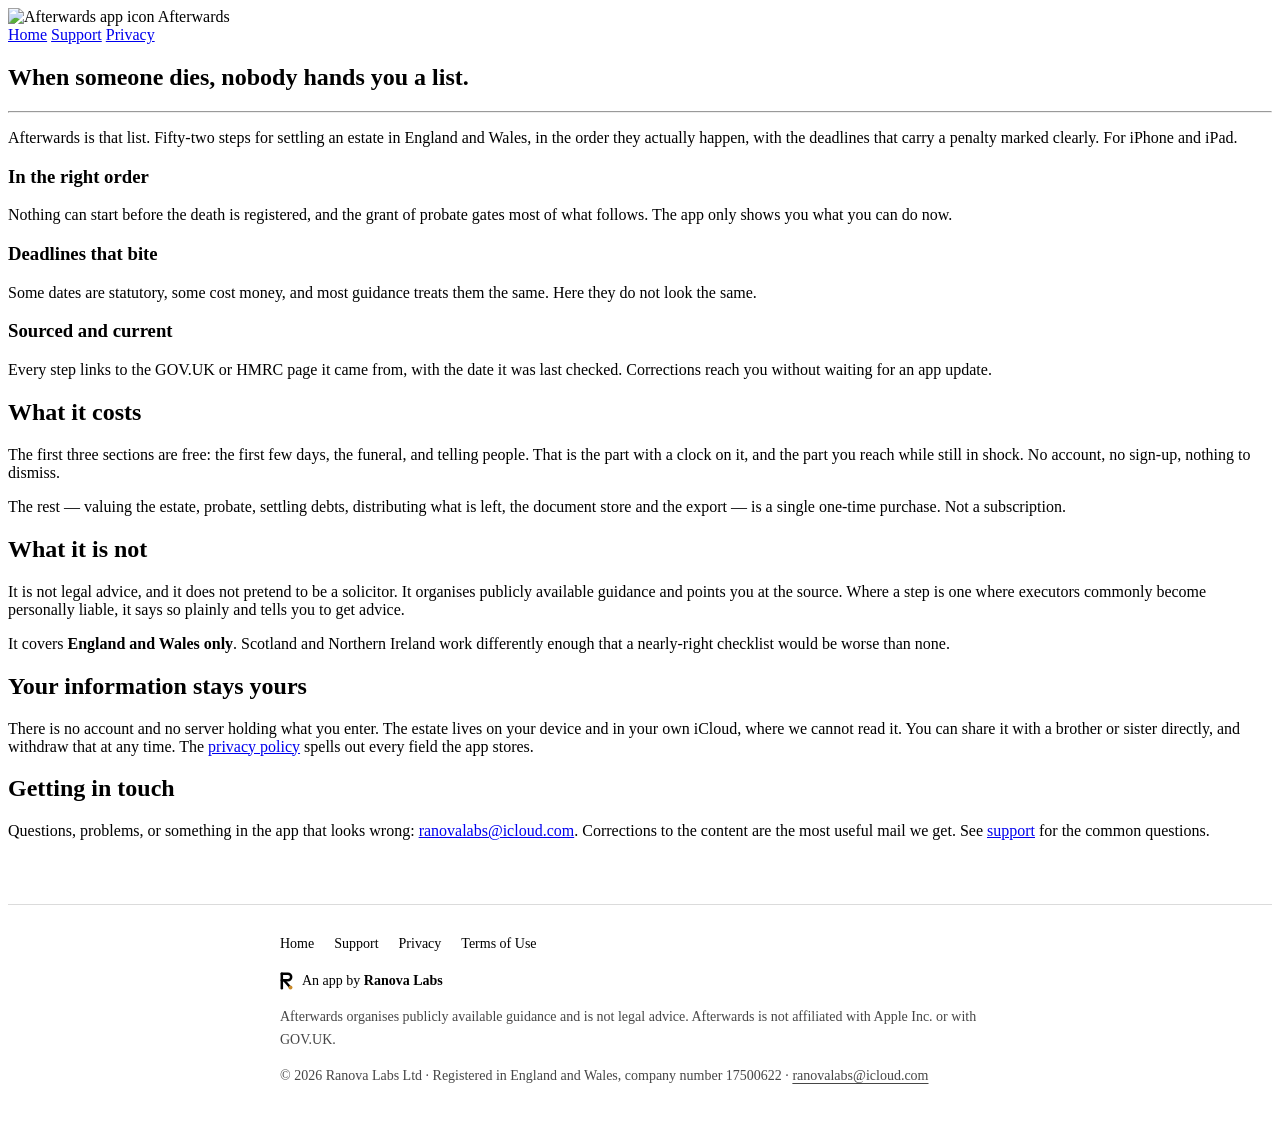
==== index.html @ 222cb42b "Add the shared Ranova Labs footer and contact address Every page gets the same footer: Home/Support/" ====
<!doctype html>
<html lang="en">
<head>
<meta charset="utf-8">
<meta name="viewport" content="width=device-width, initial-scale=1">
<title>Afterwards — what to do when someone dies</title>
<meta name="description" content="A calm, ordered checklist for administering an estate in England and Wales. Every step sourced, with the deadlines that actually matter.">
<link rel="icon" href="assets/icon.png">
<link rel="preconnect" href="https://fonts.googleapis.com">
<link rel="preconnect" href="https://fonts.gstatic.com" crossorigin>
<link rel="stylesheet" href="https://fonts.googleapis.com/css2?family=Source+Serif+4:opsz,wght@8..60,400;8..60,600&display=swap">
<link rel="stylesheet" href="style.css">
<link rel="stylesheet" href="assets/ranova-frame.css">
</head>
<body>
<header class="site"><div class="wrap">
  <img src="assets/icon.png" alt="Afterwards app icon">
  <span class="name">Afterwards</span>
  <nav>
    <a href="index.html" aria-current="page">Home</a>
    <a href="support/">Support</a>
    <a href="privacy/">Privacy</a>
  </nav>
</div></header>

<main class="wrap">
  <section class="hero">
    <h1>When someone dies, nobody hands you a list.</h1>
    <hr class="rule">
    <p class="lede">Afterwards is that list. Fifty-two steps for settling an estate in England and Wales, in the order they actually happen, with the deadlines that carry a penalty marked clearly. For iPhone and iPad.</p>
  </section>

  <div class="grid">
    <div class="card">
      <h3>In the right order</h3>
      <p>Nothing can start before the death is registered, and the grant of probate gates most of what follows. The app only shows you what you can do now.</p>
    </div>
    <div class="card">
      <h3>Deadlines that bite</h3>
      <p>Some dates are statutory, some cost money, and most guidance treats them the same. Here they do not look the same.</p>
    </div>
    <div class="card">
      <h3>Sourced and current</h3>
      <p>Every step links to the GOV.UK or HMRC page it came from, with the date it was last checked. Corrections reach you without waiting for an app update.</p>
    </div>
  </div>

  <h2>What it costs</h2>
  <p>The first three sections are free: the first few days, the funeral, and telling people. That is the part with a clock on it, and the part you reach while still in shock. No account, no sign-up, nothing to dismiss.</p>
  <p>The rest — valuing the estate, probate, settling debts, distributing what is left, the document store and the export — is a single one-time purchase. Not a subscription.</p>

  <h2>What it is not</h2>
  <p>It is not legal advice, and it does not pretend to be a solicitor. It organises publicly available guidance and points you at the source. Where a step is one where executors commonly become personally liable, it says so plainly and tells you to get advice.</p>
  <p>It covers <strong>England and Wales only</strong>. Scotland and Northern Ireland work differently enough that a nearly-right checklist would be worse than none.</p>

  <h2>Your information stays yours</h2>
  <p>There is no account and no server holding what you enter. The estate lives on your device and in your own iCloud, where we cannot read it. You can share it with a brother or sister directly, and withdraw that at any time. The <a href="privacy/">privacy policy</a> spells out every field the app stores.</p>

  <h2>Getting in touch</h2>
  <p>Questions, problems, or something in the app that looks wrong: <a href="mailto:ranovalabs@icloud.com">ranovalabs@icloud.com</a>. Corrections to the content are the most useful mail we get. See <a href="support/">support</a> for the common questions.</p>
</main>

<div class="rl-foot" role="contentinfo"><div class="rl-wrap" style="--rl-max: 720px">
  <nav class="rl-links" aria-label="Footer"><a href="index.html">Home</a><a href="support/">Support</a><a href="privacy/">Privacy</a><a href="https://www.apple.com/legal/internet-services/itunes/dev/stdeula/">Terms of Use</a></nav>
  <a class="rl-by" href="https://ranovalabs.github.io/"><svg viewBox="11 7 36 50" aria-hidden="true"><g fill="none" stroke="currentColor" stroke-width="7" stroke-linecap="round" stroke-linejoin="round"><path d="M16 12 L16 52"/><path d="M16 12 H33 A9 9 0 0 1 33 30 H16"/><path d="M22 30 L38 48"/></g><circle cx="40" cy="50" r="5.6" fill="#C98A2B"/></svg><span>An app by <b>Ranova Labs</b></span></a>
  <p class="rl-note">Afterwards organises publicly available guidance and is not legal advice. Afterwards is not affiliated with Apple Inc. or with GOV.UK.</p>
  <p class="rl-legal">&copy; 2026 Ranova Labs Ltd &middot; Registered in England and Wales, company number 17500622 &middot; <a href="mailto:ranovalabs@icloud.com">ranovalabs@icloud.com</a></p>
</div></div>
</body>
</html>
---- assets/ranova-frame.css ----
/* Ranova Labs shared footer. The same file ships in every Ranova Labs app site.
   It inherits each site's text colour, so it follows that site's light/dark theme. */
.rl-foot { border-top: 1px solid color-mix(in srgb, currentColor 14%, transparent); margin-top: 64px; padding: 28px 0 48px; font-size: 14px; line-height: 1.6; }
.rl-foot .rl-wrap { max-width: var(--rl-max, 960px); margin: 0 auto; padding: 0 22px; display: grid; gap: 14px; }
.rl-foot p { margin: 0; max-width: none; color: inherit; font-size: inherit; }
.rl-foot a { color: inherit; text-decoration: none; }
.rl-foot a:hover { text-decoration: underline; text-underline-offset: 3px; }
.rl-foot .rl-links { display: flex; flex-wrap: wrap; gap: 6px 20px; font-weight: 500; }
.rl-foot .rl-by { display: inline-flex; align-items: center; gap: 9px; justify-self: start; font-weight: 500; }
.rl-foot .rl-by svg { width: 13px; height: 18px; flex-shrink: 0; }
.rl-foot .rl-by b { font-weight: 700; }
.rl-foot .rl-note, .rl-foot .rl-legal { opacity: .72; }
.rl-foot .rl-legal a { text-decoration: underline; text-underline-offset: 3px; }
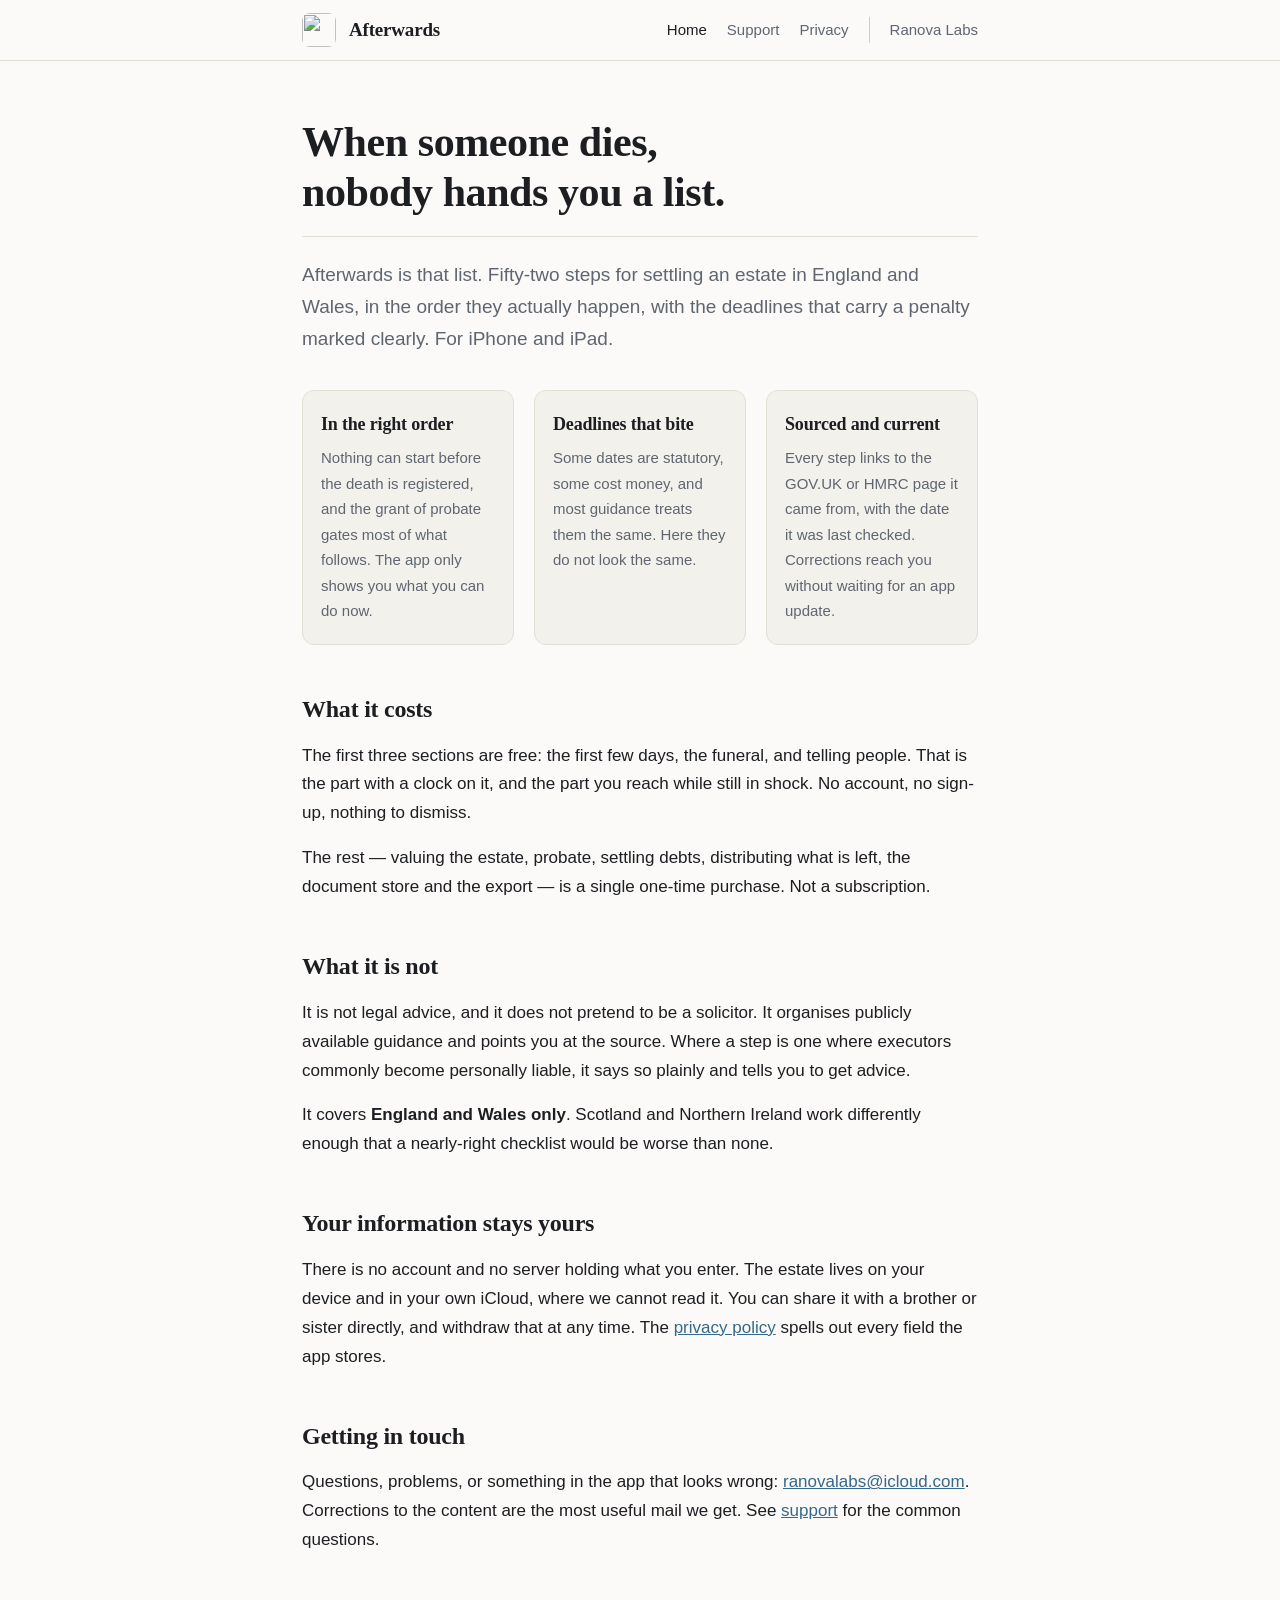
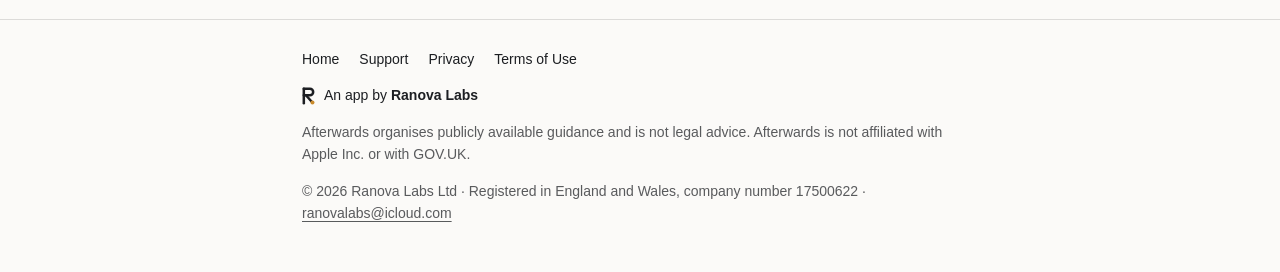
==== commit a0d4df57: "Link the header to Ranova Labs and match it across app sites The menu ends with a Ranova Labs link b" ====
--- a/index.html
+++ b/index.html
@@ -9,17 +9,17 @@
 <link rel="preconnect" href="https://fonts.googleapis.com">
 <link rel="preconnect" href="https://fonts.gstatic.com" crossorigin>
 <link rel="stylesheet" href="https://fonts.googleapis.com/css2?family=Source+Serif+4:opsz,wght@8..60,400;8..60,600&display=swap">
-<link rel="stylesheet" href="style.css">
-<link rel="stylesheet" href="assets/ranova-frame.css">
+<link rel="stylesheet" href="style.css?v=20261008">
+<link rel="stylesheet" href="assets/ranova-frame.css?v=20261008">
 </head>
 <body>
 <header class="site"><div class="wrap">
-  <img src="assets/icon.png" alt="Afterwards app icon">
-  <span class="name">Afterwards</span>
+  <a class="brand" href="index.html"><img src="assets/icon.png" alt=""><span class="name">Afterwards</span></a>
   <nav>
     <a href="index.html" aria-current="page">Home</a>
     <a href="support/">Support</a>
     <a href="privacy/">Privacy</a>
+    <a class="rl-home" href="https://ranovalabs.github.io/">Ranova Labs</a>
   </nav>
 </div></header>
 
--- a/style.css
+++ b/style.css
@@ -0,0 +1,112 @@
+/* Afterwards — estateadmin.app
+   Quiet, document-like. Someone reading these pages has had a death in the family,
+   so nothing here shouts: no gradients, no animation, one accent used sparingly. */
+
+:root {
+  --paper:   #fbfaf8;
+  --surface: #f3f1ec;
+  --ink:     #1c1e22;
+  --muted:   #5f6670;
+  --line:    #e3dfd7;
+  --accent:  #35688a;
+  --warm:    #a8683f;
+}
+@media (prefers-color-scheme: dark) {
+  :root {
+    --paper:   #14171b;
+    --surface: #1c2026;
+    --ink:     #e7e9ec;
+    --muted:   #9aa3ae;
+    --line:    #2a2f36;
+    --accent:  #8ab6d2;
+    --warm:    #d09a6e;
+  }
+}
+
+* { box-sizing: border-box; }
+html { -webkit-text-size-adjust: 100%; }
+body {
+  margin: 0;
+  background: var(--paper);
+  color: var(--ink);
+  font: 17px/1.7 -apple-system, BlinkMacSystemFont, "Segoe UI", Roboto, Helvetica, Arial, sans-serif;
+}
+
+.wrap { max-width: 720px; margin: 0 auto; padding: 0 22px; }
+
+header.site {
+  border-bottom: 1px solid var(--line);
+  position: sticky; top: 0; background: var(--paper); z-index: 10;
+}
+header.site .wrap {
+  display: flex; align-items: center; gap: 13px; flex-wrap: wrap;
+  padding-top: 13px; padding-bottom: 13px;
+}
+header.site .brand { display: flex; align-items: center; gap: inherit; color: inherit; text-decoration: none; }
+header.site img { width: 34px; height: 34px; border-radius: 8px; }
+header.site .name {
+  font-family: "Source Serif 4", Georgia, "Times New Roman", serif;
+  font-weight: 600; font-size: 19px; letter-spacing: -0.01em;
+}
+header.site nav { margin-left: auto; display: flex; gap: 20px; }
+header.site nav a { color: var(--muted); text-decoration: none; font-size: 15px; }
+header.site nav a:hover, header.site nav a[aria-current] { color: var(--ink); }
+
+/* Below this the links no longer fit beside the wordmark, so give them their own
+   row rather than letting them wrap one at a time. */
+@media (max-width: 540px) {
+  header.site nav { margin-left: 0; width: 100%; gap: 18px; padding-top: 2px; }
+  .hero { padding-top: 34px; }
+}
+
+h1, h2, h3 {
+  font-family: "Source Serif 4", Georgia, "Times New Roman", serif;
+  font-weight: 600; letter-spacing: -0.01em; text-wrap: balance;
+}
+h1 { font-size: clamp(31px, 6vw, 42px); line-height: 1.2; margin: 0 0 18px; }
+h2 { font-size: 24px; margin: 44px 0 12px; }
+h3 { font-size: 18px; margin: 28px 0 6px; }
+p { margin: 0 0 16px; }
+a { color: var(--accent); }
+strong { font-weight: 650; }
+
+.hero { padding: 56px 0 0; }
+.rule { height: 1px; background: var(--line); border: 0; margin: 0 0 22px; }
+.lede { font-size: 19px; color: var(--muted); margin-bottom: 34px; }
+.dateline { font-size: 15px; color: var(--muted); margin-bottom: 34px; }
+
+/* Used for the one-paragraph summary at the top of a long page. */
+.note {
+  background: var(--surface); border: 1px solid var(--line);
+  border-left: 3px solid var(--accent); border-radius: 6px;
+  padding: 16px 18px; margin: 26px 0; font-size: 16px; color: var(--muted);
+}
+.note strong { color: var(--ink); }
+.note p:last-child { margin-bottom: 0; }
+.note--warm { border-left-color: var(--warm); }
+
+.grid { display: grid; gap: 20px; grid-template-columns: repeat(auto-fit, minmax(210px, 1fr)); margin: 10px 0 12px; }
+.card { background: var(--surface); border: 1px solid var(--line); border-radius: 12px; padding: 18px 18px 4px; }
+.card h3 { margin-top: 0; }
+.card p { font-size: 15px; color: var(--muted); }
+
+ul { padding-left: 20px; }
+li { margin-bottom: 9px; }
+dl dt { font-weight: 650; margin-top: 22px; }
+dl dd { margin: 6px 0 0; color: var(--muted); }
+
+code {
+  background: var(--surface); padding: 2px 6px; border-radius: 4px;
+  font-size: 0.88em; font-family: ui-monospace, SFMono-Regular, Menlo, monospace;
+}
+
+a:focus-visible, summary:focus-visible {
+  outline: 2px solid var(--accent); outline-offset: 3px; border-radius: 3px;
+}
+
+footer.site {
+  border-top: 1px solid var(--line); margin-top: 64px;
+  padding: 26px 0 56px; color: var(--muted); font-size: 15px;
+}
+footer.site a { color: var(--muted); margin-right: 18px; }
+footer.site .disclaimer { margin-top: 16px; }
--- a/assets/ranova-frame.css
+++ b/assets/ranova-frame.css
@@ -11,3 +11,6 @@
 .rl-foot .rl-by b { font-weight: 700; }
 .rl-foot .rl-note, .rl-foot .rl-legal { opacity: .72; }
 .rl-foot .rl-legal a { text-decoration: underline; text-underline-offset: 3px; }
+
+/* "Ranova Labs" link at the end of each app site's header menu, set apart by a hairline. */
+header.site nav a.rl-home { padding-left: 20px; border-left: 1px solid color-mix(in srgb, currentColor 30%, transparent); }
